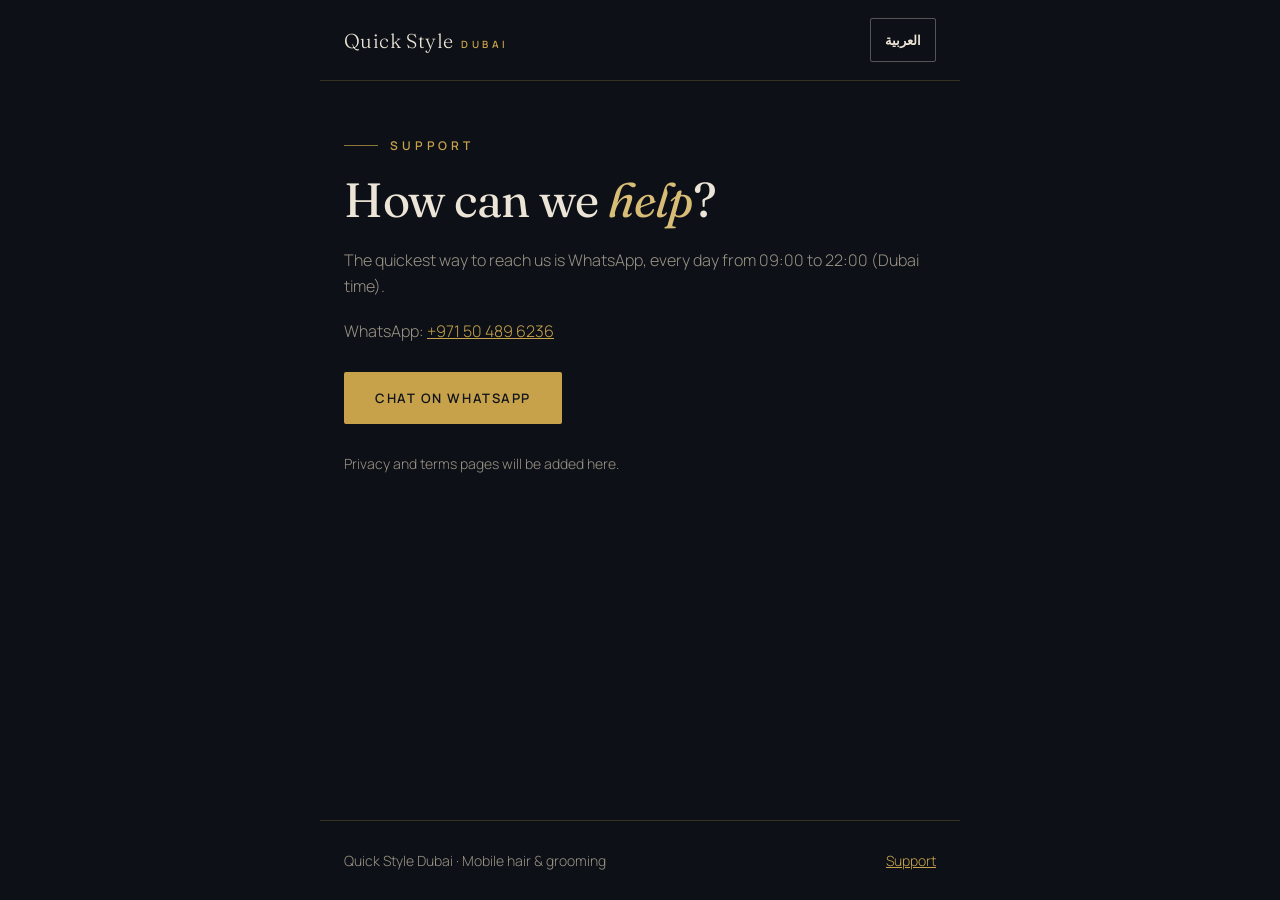
==== support/index.html @ 63881eda "Payment return page, support placeholder, brand styling" ====
<!doctype html>
<html lang="en" dir="ltr">
<head>
<meta charset="utf-8">
<meta name="viewport" content="width=device-width,initial-scale=1">
<meta name="robots" content="noindex">
<title>Support · Quick Style Dubai</title>
<link rel="icon" href="../assets/favicon.svg" type="image/svg+xml">
<link rel="preconnect" href="https://fonts.googleapis.com">
<link rel="preconnect" href="https://fonts.gstatic.com" crossorigin>
<link rel="stylesheet" href="https://fonts.googleapis.com/css2?family=Amiri:wght@400;700&family=Fraunces:wght@300;400&family=IBM+Plex+Sans+Arabic:wght@300;500&family=Manrope:wght@300;500;600&display=swap">
<link rel="stylesheet" href="../assets/style.css">
</head>
<body lang="en">
<span hidden id="titles" data-en="Support · Quick Style Dubai" data-ar="الدعم · كويك ستايل دبي"></span>
<header><a class="brand" href="../"><span class="en">Quick Style<small>Dubai</small></span><span class="ar">كويك ستايل<small>دبي</small></span></a><button id="lang" class="lang" type="button"><span class="en">العربية</span><span class="ar">English</span></button></header>
<main>
<p class="eyebrow"><span class="en">Support</span><span class="ar">الدعم</span></p>
<h1><span class="en">How can we <em>help</em>?</span><span class="ar">كيف يمكننا <em>مساعدتكم</em>؟</span></h1>
<p><span class="en">The quickest way to reach us is WhatsApp, every day from 09:00 to 22:00 (Dubai time).</span><span class="ar">أسرع طريقة للتواصل معنا هي واتساب، يوميًا من <span class="num">09:00</span> إلى <span class="num">22:00</span> بتوقيت دبي.</span></p>
<p><span class="en">WhatsApp:</span><span class="ar">واتساب:</span> <a class="num" href="https://wa.me/971504896236">+971 50 489 6236</a></p>
<div class="actions"><a class="btn btn-gold" href="https://wa.me/971504896236"><span class="en">Chat on WhatsApp</span><span class="ar">تواصل عبر واتساب</span></a></div>
<p class="note"><span class="en">Privacy and terms pages will be added here.</span><span class="ar">ستُضاف هنا صفحات الخصوصية والشروط.</span></p>
</main>
<footer><span class="en">Quick Style Dubai · Mobile hair &amp; grooming</span><span class="ar">كويك ستايل دبي · العناية بالشعر والحلاقة المتنقلة</span><a href="../support/"><span class="en">Support</span><span class="ar">الدعم</span></a></footer>
<script src="../assets/lang.js"></script>
</body>
</html>
---- assets/style.css ----
:root{--bg:#0d1117;--ink:#ece4d6;--muted:#9b9385;--gold:#c7a24b;--gold-soft:#d8bd76;--on-gold:#10141b;--line:#c7a24b38;--ghost:#ece4d652}
*{box-sizing:border-box}
html{background:var(--bg)}
body{margin:0;min-height:100vh;display:flex;flex-direction:column;background:var(--bg);color:var(--ink);font:300 16px/1.65 Manrope,system-ui,sans-serif}
body[lang=ar]{font-family:"IBM Plex Sans Arabic",Manrope,system-ui,sans-serif;line-height:1.85}
header,main,footer{width:100%;max-width:640px;margin:0 auto;padding-inline:24px}
header{display:flex;justify-content:space-between;align-items:center;padding-block:18px;border-bottom:1px solid var(--line)}
.brand{font:300 20px Fraunces,Georgia,serif;letter-spacing:.02em;color:var(--ink);text-decoration:none}
.brand small{font:600 10px Manrope,sans-serif;letter-spacing:.34em;text-transform:uppercase;color:var(--gold);margin-inline-start:8px}
body[lang=ar] .brand{font-family:Amiri,Georgia,serif;letter-spacing:normal}
body[lang=ar] .brand small{font-family:inherit;letter-spacing:normal;text-transform:none;font-size:12px}
main{flex:1;padding-block:56px}
.eyebrow{font:600 12px Manrope,sans-serif;letter-spacing:.32em;text-transform:uppercase;color:var(--gold);display:flex;align-items:center;gap:12px;margin:0 0 20px}
.eyebrow::before{content:"";width:34px;height:1px;background:var(--gold);opacity:.7}
body[lang=ar] .eyebrow{font-family:inherit;font-size:14px;letter-spacing:normal;text-transform:none}
h1{font:400 clamp(34px,9vw,48px)/1.1 Fraunces,Georgia,serif;letter-spacing:-.01em;margin:0 0 20px}
body[lang=ar] h1{font-family:Amiri,Georgia,serif;letter-spacing:normal;line-height:1.3}
h1 em{color:var(--gold-soft)}
p{color:var(--muted);margin:0 0 18px}
a{color:var(--gold)}
.btn{display:inline-flex;align-items:center;justify-content:center;min-height:52px;min-width:44px;padding:16px 30px;border-radius:2px;font:600 13px Manrope,sans-serif;letter-spacing:.12em;text-transform:uppercase;text-decoration:none;cursor:pointer;border:1px solid transparent;transition:transform .3s cubic-bezier(.22,.61,.36,1),background .3s}
body[lang=ar] .btn{font-family:inherit;letter-spacing:normal;text-transform:none;font-size:16px}
.btn-gold{background:var(--gold);color:var(--on-gold)}
.btn-gold:hover{background:var(--gold-soft);transform:translateY(-3px)}
.btn-ghost{background:transparent;color:var(--ink);border-color:var(--ghost)}
.btn-ghost:hover{border-color:var(--gold);color:var(--gold);transform:translateY(-3px)}
.actions{display:flex;flex-wrap:wrap;gap:14px;margin:28px 0}
.note{font-size:14px}
footer{padding-block:28px;border-top:1px solid var(--line);font-size:14px;color:var(--muted);display:flex;justify-content:space-between;gap:16px;flex-wrap:wrap}
.lang{background:none;border:1px solid var(--ghost);color:var(--ink);min-height:44px;min-width:44px;padding:0 14px;border-radius:2px;font:600 13px Manrope,sans-serif;cursor:pointer}
body[lang=ar] .lang{font-family:inherit}
.lang:hover{border-color:var(--gold);color:var(--gold)}
body[lang=ar] .en,body[lang=en] .ar,[hidden]{display:none!important}
.num{direction:ltr;unicode-bidi:isolate;display:inline-block}
:focus-visible{outline:2px solid var(--gold-soft);outline-offset:3px}
@media (prefers-reduced-motion:reduce){*{transition:none!important}}
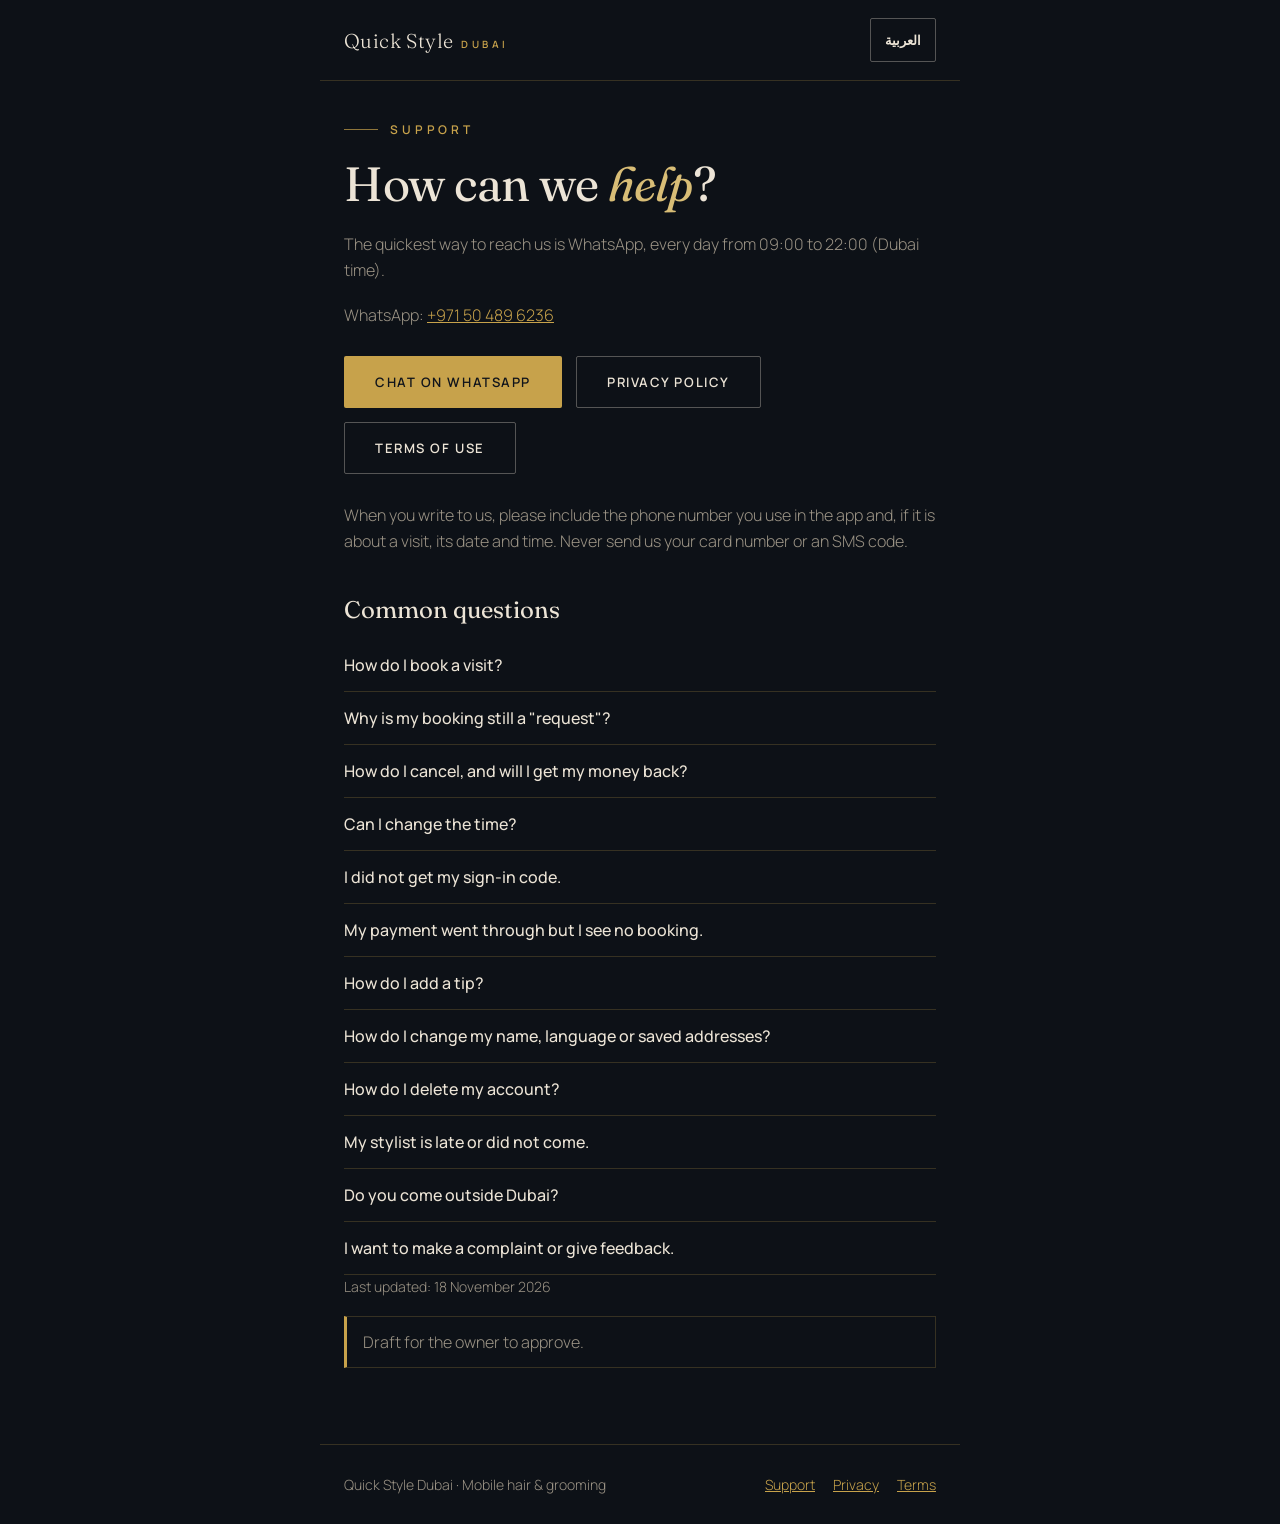
==== commit 4d5f68b5: "Privacy policy, terms and expanded support page, English and Arabic (draft) Co-Authored-By: Claude S" ====
--- a/support/index.html
+++ b/support/index.html
@@ -14,15 +14,12 @@
 <body lang="en">
 <span hidden id="titles" data-en="Support · Quick Style Dubai" data-ar="الدعم · كويك ستايل دبي"></span>
 <header><a class="brand" href="../"><span class="en">Quick Style<small>Dubai</small></span><span class="ar">كويك ستايل<small>دبي</small></span></a><button id="lang" class="lang" type="button"><span class="en">العربية</span><span class="ar">English</span></button></header>
-<main>
+<main class="doc">
 <p class="eyebrow"><span class="en">Support</span><span class="ar">الدعم</span></p>
 <h1><span class="en">How can we <em>help</em>?</span><span class="ar">كيف يمكننا <em>مساعدتكم</em>؟</span></h1>
-<p><span class="en">The quickest way to reach us is WhatsApp, every day from 09:00 to 22:00 (Dubai time).</span><span class="ar">أسرع طريقة للتواصل معنا هي واتساب، يوميًا من <span class="num">09:00</span> إلى <span class="num">22:00</span> بتوقيت دبي.</span></p>
-<p><span class="en">WhatsApp:</span><span class="ar">واتساب:</span> <a class="num" href="https://wa.me/971504896236">+971 50 489 6236</a></p>
-<div class="actions"><a class="btn btn-gold" href="https://wa.me/971504896236"><span class="en">Chat on WhatsApp</span><span class="ar">تواصل عبر واتساب</span></a></div>
-<p class="note"><span class="en">Privacy and terms pages will be added here.</span><span class="ar">ستُضاف هنا صفحات الخصوصية والشروط.</span></p>
+<p><span class="en">The quickest way to reach us is WhatsApp, every day from 09:00 to 22:00 (Dubai time).</span><span class="ar">أسرع طريقة للتواصل معنا هي واتساب، يوميًا من <span class="num">09:00</span> إلى <span class="num">22:00</span> بتوقيت دبي.</span></p><p><span class="en">WhatsApp: <a class="num" href="https://wa.me/971504896236">+971 50 489 6236</a></span><span class="ar">واتساب: <a class="num" href="https://wa.me/971504896236">+971 50 489 6236</a></span></p><div class="actions"><a class="btn btn-gold" href="https://wa.me/971504896236"><span class="en">Chat on WhatsApp</span><span class="ar">تواصل عبر واتساب</span></a><a class="btn btn-ghost" href="../privacy/"><span class="en">Privacy policy</span><span class="ar">سياسة الخصوصية</span></a><a class="btn btn-ghost" href="../terms/"><span class="en">Terms of use</span><span class="ar">شروط الاستخدام</span></a></div><p><span class="en">When you write to us, please include the phone number you use in the app and, if it is about a visit, its date and time. Never send us your card number or an SMS code.</span><span class="ar">عند مراسلتنا، اذكروا رقم الهاتف الذي تستخدمونه في التطبيق، وإن كان الأمر يخص زيارة فاذكروا تاريخها ووقتها. لا ترسلوا لنا أبدًا رقم بطاقتكم أو رمزًا وصلكم برسالة نصية.</span></p><h2><span class="en">Common questions</span><span class="ar">أسئلة شائعة</span></h2><details><summary><span class="en">How do I book a visit?</span><span class="ar">كيف أحجز زيارة؟</span></summary><p><span class="en">Open the app, choose your services and who they are for, pick a stylist or "any available", choose a time, set your address on the map, and choose to pay online or at the visit. This sends us a request; we confirm it and tell you with a notification.</span><span class="ar">افتحوا التطبيق، واختاروا الخدمات ولمن هي، ثم مصففًا أو "أي متاح"، ثم الوقت، وحدّدوا عنوانكم على الخريطة، واختاروا الدفع عبر الإنترنت أو عند الزيارة. بذلك يصلنا طلب، ونؤكده ونخبركم بإشعار.</span></p></details><details><summary><span class="en">Why is my booking still a "request"?</span><span class="ar">لماذا ما زال حجزي "طلبًا"؟</span></summary><p><span class="en">Every booking is confirmed by us, and we assign the stylist. If we do not answer within 60 minutes, the request expires and any online payment is refunded in full. You can then pick another time or message us on WhatsApp.</span><span class="ar">نؤكد كل حجز بأنفسنا ونُسند المصفف. إذا لم نرد خلال <span class="num">60</span> دقيقة ينتهي الطلب ويُسترد أي مبلغ مدفوع عبر الإنترنت كاملًا. بعدها يمكنكم اختيار وقت آخر أو مراسلتنا عبر واتساب.</span></p></details><details><summary><span class="en">How do I cancel, and will I get my money back?</span><span class="ar">كيف ألغي، وهل أستعيد مالي؟</span></summary><p><span class="en">Open the booking in the app and tap cancel. Up to 24 hours before the visit it is free, with a full refund. Closer than that, we decide the refund for each case. The full rules are in the <a href="../terms/">terms</a>.</span><span class="ar">افتحوا الحجز في التطبيق واضغطوا إلغاء. قبل الزيارة بـ <span class="num">24</span> ساعة أو أكثر يكون الإلغاء مجانيًا مع استرداد كامل. وإذا كان الوقت أقرب من ذلك فإننا نقرّر الاسترداد في كل حالة. القواعد الكاملة في <a href="../terms/">الشروط</a>.</span></p></details><details><summary><span class="en">Can I change the time?</span><span class="ar">هل يمكنني تغيير الموعد؟</span></summary><p><span class="en">Yes, up to 24 hours before the visit: ask for a new time in the app. Your original time stands until we accept, and what you paid carries over.</span><span class="ar">نعم، حتى <span class="num">24</span> ساعة قبل الزيارة: اطلبوا وقتًا جديدًا من التطبيق. يبقى موعدكم الأصلي قائمًا حتى نقبل الطلب، وما دفعتموه ينتقل معه.</span></p></details><details><summary><span class="en">I did not get my sign-in code.</span><span class="ar">لم يصلني رمز الدخول.</span></summary><p><span class="en">Check the number is correct, wait a minute, then ask for a new code. Make sure your phone has signal and that SMS from unknown senders is not blocked. If it still does not come, message us on WhatsApp.</span><span class="ar">تأكدوا من صحة الرقم، وانتظروا دقيقة ثم اطلبوا رمزًا جديدًا. تأكدوا من وجود إشارة في هاتفكم وأن الرسائل من مرسلين غير معروفين ليست محظورة. وإن لم يصل فراسلونا عبر واتساب.</span></p></details><details><summary><span class="en">My payment went through but I see no booking.</span><span class="ar">تم الدفع لكن لا أرى حجزًا.</span></summary><p><span class="en">Wait a minute and reopen the app: we confirm the payment with our payment provider, not from the page you were sent back from. If nothing appears, message us on WhatsApp. If a payment arrives for a time that is no longer available, it is refunded in full.</span><span class="ar">انتظروا دقيقة وأعيدوا فتح التطبيق: فنحن نتحقق من الدفع لدى مزود الدفع وليس من الصفحة التي عدتم منها. وإن لم يظهر شيء فراسلونا عبر واتساب. وإذا وصل دفع لوقت لم يعد متاحًا فإنه يُسترد كاملًا.</span></p></details><details><summary><span class="en">How do I add a tip?</span><span class="ar">كيف أضيف إكرامية؟</span></summary><p><span class="en">You can add one when you pay online, or on the rating screen after the visit. Tips are optional. A cash tip goes directly to the stylist.</span><span class="ar">يمكنكم إضافتها عند الدفع عبر الإنترنت أو في شاشة التقييم بعد الزيارة. الإكرامية اختيارية. والإكرامية النقدية تُعطى للمصفف مباشرة.</span></p></details><details><summary><span class="en">How do I change my name, language or saved addresses?</span><span class="ar">كيف أغيّر اسمي أو لغتي أو عناويني المحفوظة؟</span></summary><p><span class="en">Open Account in the app. You can switch between English and Arabic at any time.</span><span class="ar">افتحوا صفحة الحساب في التطبيق. يمكنكم التبديل بين العربية والإنجليزية في أي وقت.</span></p></details><details><summary><span class="en">How do I delete my account?</span><span class="ar">كيف أحذف حسابي؟</span></summary><p><span class="en">In the app: Account, then Delete account. If you have an upcoming visit that you already paid for, cancel it first. See the <a href="../privacy/">privacy policy</a> for what is removed and what we keep. Stylists and managers should ask the owner.</span><span class="ar">في التطبيق: الحساب ثم حذف الحساب. إذا كانت لديكم زيارة قادمة مدفوعة فألغوها أولًا. راجعوا <a href="../privacy/">سياسة الخصوصية</a> لمعرفة ما يُزال وما نحتفظ به. على المصففين والمديرين مراجعة المالك.</span></p></details><details><summary><span class="en">My stylist is late or did not come.</span><span class="ar">تأخر المصفف أو لم يحضر.</span></summary><p><span class="en">Message us on WhatsApp straight away with your booking time. We will check with the stylist and sort it out.</span><span class="ar">راسلونا عبر واتساب فورًا مع ذكر وقت حجزكم. سنتواصل مع المصفف ونعالج الأمر.</span></p></details><details><summary><span class="en">Do you come outside Dubai?</span><span class="ar">هل تزورون خارج دبي؟</span></summary><p><span class="en">No. We only visit addresses in Dubai. If your pin is outside Dubai the app will say so and offer a WhatsApp link.</span><span class="ar">لا. نزور العناوين داخل دبي فقط. إذا كان الدبوس خارج دبي سيخبركم التطبيق ويعرض رابط واتساب.</span></p></details><details><summary><span class="en">I want to make a complaint or give feedback.</span><span class="ar">أريد تقديم شكوى أو ملاحظة.</span></summary><p><span class="en">Please tell us on WhatsApp. You can also rate the visit in the app.</span><span class="ar">يرجى إخبارنا عبر واتساب. ويمكنكم أيضًا تقييم الزيارة في التطبيق.</span></p></details><p class="updated"><span class="en">Last updated: 18 November 2026</span><span class="ar">آخر تحديث: <span class="num">18</span> نوفمبر <span class="num">2026</span></span></p><div class="draft"><p><span class="en">Draft for the owner to approve.</span><span class="ar">مسودة بانتظار موافقة المالك.</span></p></div>
 </main>
-<footer><span class="en">Quick Style Dubai · Mobile hair &amp; grooming</span><span class="ar">كويك ستايل دبي · العناية بالشعر والحلاقة المتنقلة</span><a href="../support/"><span class="en">Support</span><span class="ar">الدعم</span></a></footer>
+<footer><span class="en">Quick Style Dubai · Mobile hair &amp; grooming</span><span class="ar">كويك ستايل دبي · العناية بالشعر والحلاقة المتنقلة</span><span class="links"><a href="../support/"><span class="en">Support</span><span class="ar">الدعم</span></a><a href="../privacy/"><span class="en">Privacy</span><span class="ar">الخصوصية</span></a><a href="../terms/"><span class="en">Terms</span><span class="ar">الشروط</span></a></span></footer>
 <script src="../assets/lang.js"></script>
 </body>
 </html>
--- a/assets/style.css
+++ b/assets/style.css
@@ -34,3 +34,23 @@
 .num{direction:ltr;unicode-bidi:isolate;display:inline-block}
 :focus-visible{outline:2px solid var(--gold-soft);outline-offset:3px}
 @media (prefers-reduced-motion:reduce){*{transition:none!important}}
+/* Legal and support pages */
+main.doc{padding-block:40px 56px}
+.doc h2{font:400 24px/1.25 Fraunces,Georgia,serif;color:var(--ink);margin:40px 0 14px}
+body[lang=ar] .doc h2{font-family:Amiri,Georgia,serif;font-size:26px;line-height:1.5}
+.doc ul{margin:0 0 18px;padding-inline-start:22px;color:var(--muted)}
+.doc li{margin-bottom:10px}
+.doc strong{color:var(--ink);font-weight:500}
+.updated{font-size:14px}
+.draft{border:1px solid var(--line);border-inline-start:3px solid var(--gold);padding:12px 16px;margin:0 0 20px}
+.draft p{margin:0}
+mark.todo{background:#f2d675;color:#1a1500;padding:1px 6px;border-radius:2px;font-weight:500}
+.table-wrap{overflow-x:auto;margin:0 0 20px}
+table{width:100%;border-collapse:collapse;font-size:15px}
+th,td{text-align:start;vertical-align:top;padding:12px 14px;border-bottom:1px solid var(--line);color:var(--muted)}
+th{color:var(--ink);font-weight:500}
+td:first-child{color:var(--ink)}
+details{border-bottom:1px solid var(--line);padding:4px 0}
+summary{cursor:pointer;min-height:44px;display:flex;align-items:center;color:var(--ink);font-weight:500}
+details p{margin:0 0 14px}
+footer .links{display:flex;gap:18px;flex-wrap:wrap}
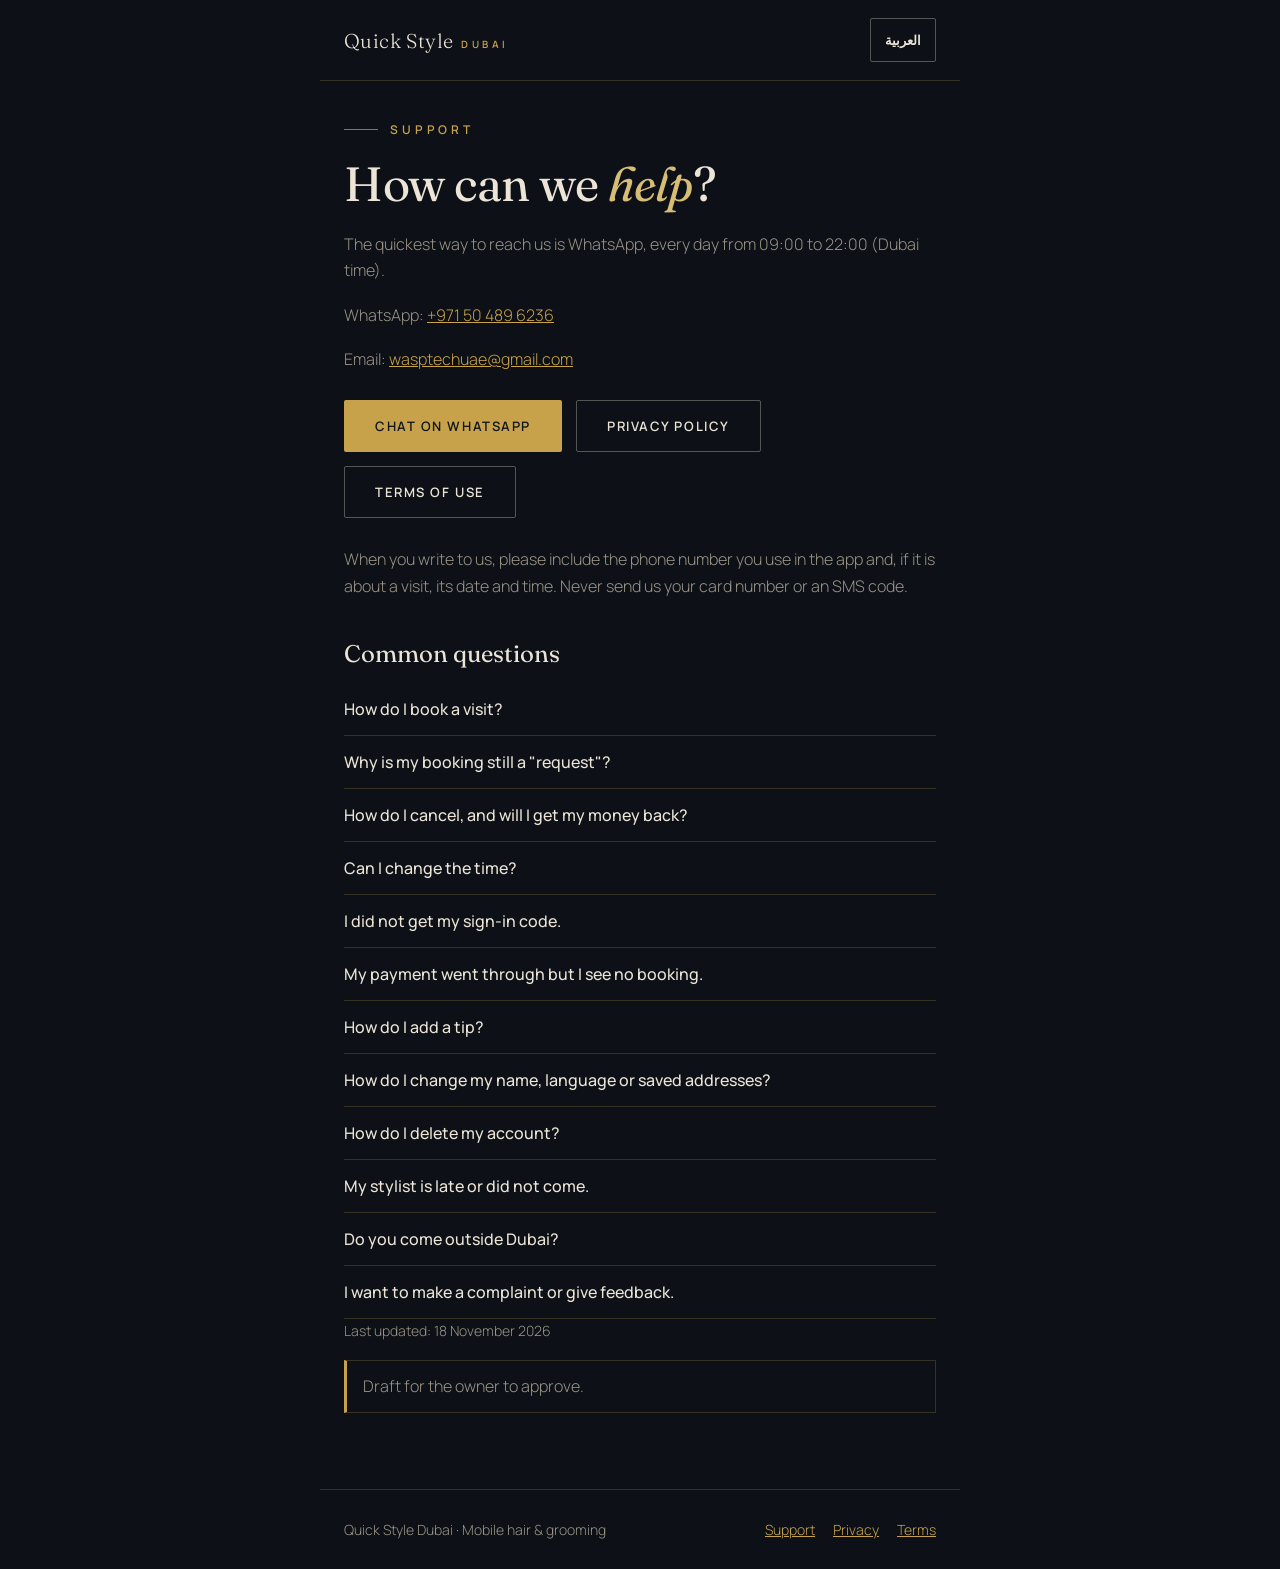
==== commit bbfe560d: "Delete-account page (EN, AR), support email, links from support and privacy" ====
--- a/support/index.html
+++ b/support/index.html
@@ -17,7 +17,7 @@
 <main class="doc">
 <p class="eyebrow"><span class="en">Support</span><span class="ar">الدعم</span></p>
 <h1><span class="en">How can we <em>help</em>?</span><span class="ar">كيف يمكننا <em>مساعدتكم</em>؟</span></h1>
-<p><span class="en">The quickest way to reach us is WhatsApp, every day from 09:00 to 22:00 (Dubai time).</span><span class="ar">أسرع طريقة للتواصل معنا هي واتساب، يوميًا من <span class="num">09:00</span> إلى <span class="num">22:00</span> بتوقيت دبي.</span></p><p><span class="en">WhatsApp: <a class="num" href="https://wa.me/971504896236">+971 50 489 6236</a></span><span class="ar">واتساب: <a class="num" href="https://wa.me/971504896236">+971 50 489 6236</a></span></p><div class="actions"><a class="btn btn-gold" href="https://wa.me/971504896236"><span class="en">Chat on WhatsApp</span><span class="ar">تواصل عبر واتساب</span></a><a class="btn btn-ghost" href="../privacy/"><span class="en">Privacy policy</span><span class="ar">سياسة الخصوصية</span></a><a class="btn btn-ghost" href="../terms/"><span class="en">Terms of use</span><span class="ar">شروط الاستخدام</span></a></div><p><span class="en">When you write to us, please include the phone number you use in the app and, if it is about a visit, its date and time. Never send us your card number or an SMS code.</span><span class="ar">عند مراسلتنا، اذكروا رقم الهاتف الذي تستخدمونه في التطبيق، وإن كان الأمر يخص زيارة فاذكروا تاريخها ووقتها. لا ترسلوا لنا أبدًا رقم بطاقتكم أو رمزًا وصلكم برسالة نصية.</span></p><h2><span class="en">Common questions</span><span class="ar">أسئلة شائعة</span></h2><details><summary><span class="en">How do I book a visit?</span><span class="ar">كيف أحجز زيارة؟</span></summary><p><span class="en">Open the app, choose your services and who they are for, pick a stylist or "any available", choose a time, set your address on the map, and choose to pay online or at the visit. This sends us a request; we confirm it and tell you with a notification.</span><span class="ar">افتحوا التطبيق، واختاروا الخدمات ولمن هي، ثم مصففًا أو "أي متاح"، ثم الوقت، وحدّدوا عنوانكم على الخريطة، واختاروا الدفع عبر الإنترنت أو عند الزيارة. بذلك يصلنا طلب، ونؤكده ونخبركم بإشعار.</span></p></details><details><summary><span class="en">Why is my booking still a "request"?</span><span class="ar">لماذا ما زال حجزي "طلبًا"؟</span></summary><p><span class="en">Every booking is confirmed by us, and we assign the stylist. If we do not answer within 60 minutes, the request expires and any online payment is refunded in full. You can then pick another time or message us on WhatsApp.</span><span class="ar">نؤكد كل حجز بأنفسنا ونُسند المصفف. إذا لم نرد خلال <span class="num">60</span> دقيقة ينتهي الطلب ويُسترد أي مبلغ مدفوع عبر الإنترنت كاملًا. بعدها يمكنكم اختيار وقت آخر أو مراسلتنا عبر واتساب.</span></p></details><details><summary><span class="en">How do I cancel, and will I get my money back?</span><span class="ar">كيف ألغي، وهل أستعيد مالي؟</span></summary><p><span class="en">Open the booking in the app and tap cancel. Up to 24 hours before the visit it is free, with a full refund. Closer than that, we decide the refund for each case. The full rules are in the <a href="../terms/">terms</a>.</span><span class="ar">افتحوا الحجز في التطبيق واضغطوا إلغاء. قبل الزيارة بـ <span class="num">24</span> ساعة أو أكثر يكون الإلغاء مجانيًا مع استرداد كامل. وإذا كان الوقت أقرب من ذلك فإننا نقرّر الاسترداد في كل حالة. القواعد الكاملة في <a href="../terms/">الشروط</a>.</span></p></details><details><summary><span class="en">Can I change the time?</span><span class="ar">هل يمكنني تغيير الموعد؟</span></summary><p><span class="en">Yes, up to 24 hours before the visit: ask for a new time in the app. Your original time stands until we accept, and what you paid carries over.</span><span class="ar">نعم، حتى <span class="num">24</span> ساعة قبل الزيارة: اطلبوا وقتًا جديدًا من التطبيق. يبقى موعدكم الأصلي قائمًا حتى نقبل الطلب، وما دفعتموه ينتقل معه.</span></p></details><details><summary><span class="en">I did not get my sign-in code.</span><span class="ar">لم يصلني رمز الدخول.</span></summary><p><span class="en">Check the number is correct, wait a minute, then ask for a new code. Make sure your phone has signal and that SMS from unknown senders is not blocked. If it still does not come, message us on WhatsApp.</span><span class="ar">تأكدوا من صحة الرقم، وانتظروا دقيقة ثم اطلبوا رمزًا جديدًا. تأكدوا من وجود إشارة في هاتفكم وأن الرسائل من مرسلين غير معروفين ليست محظورة. وإن لم يصل فراسلونا عبر واتساب.</span></p></details><details><summary><span class="en">My payment went through but I see no booking.</span><span class="ar">تم الدفع لكن لا أرى حجزًا.</span></summary><p><span class="en">Wait a minute and reopen the app: we confirm the payment with our payment provider, not from the page you were sent back from. If nothing appears, message us on WhatsApp. If a payment arrives for a time that is no longer available, it is refunded in full.</span><span class="ar">انتظروا دقيقة وأعيدوا فتح التطبيق: فنحن نتحقق من الدفع لدى مزود الدفع وليس من الصفحة التي عدتم منها. وإن لم يظهر شيء فراسلونا عبر واتساب. وإذا وصل دفع لوقت لم يعد متاحًا فإنه يُسترد كاملًا.</span></p></details><details><summary><span class="en">How do I add a tip?</span><span class="ar">كيف أضيف إكرامية؟</span></summary><p><span class="en">You can add one when you pay online, or on the rating screen after the visit. Tips are optional. A cash tip goes directly to the stylist.</span><span class="ar">يمكنكم إضافتها عند الدفع عبر الإنترنت أو في شاشة التقييم بعد الزيارة. الإكرامية اختيارية. والإكرامية النقدية تُعطى للمصفف مباشرة.</span></p></details><details><summary><span class="en">How do I change my name, language or saved addresses?</span><span class="ar">كيف أغيّر اسمي أو لغتي أو عناويني المحفوظة؟</span></summary><p><span class="en">Open Account in the app. You can switch between English and Arabic at any time.</span><span class="ar">افتحوا صفحة الحساب في التطبيق. يمكنكم التبديل بين العربية والإنجليزية في أي وقت.</span></p></details><details><summary><span class="en">How do I delete my account?</span><span class="ar">كيف أحذف حسابي؟</span></summary><p><span class="en">In the app: Account, then Delete account. If you have an upcoming visit that you already paid for, cancel it first. See the <a href="../privacy/">privacy policy</a> for what is removed and what we keep. Stylists and managers should ask the owner.</span><span class="ar">في التطبيق: الحساب ثم حذف الحساب. إذا كانت لديكم زيارة قادمة مدفوعة فألغوها أولًا. راجعوا <a href="../privacy/">سياسة الخصوصية</a> لمعرفة ما يُزال وما نحتفظ به. على المصففين والمديرين مراجعة المالك.</span></p></details><details><summary><span class="en">My stylist is late or did not come.</span><span class="ar">تأخر المصفف أو لم يحضر.</span></summary><p><span class="en">Message us on WhatsApp straight away with your booking time. We will check with the stylist and sort it out.</span><span class="ar">راسلونا عبر واتساب فورًا مع ذكر وقت حجزكم. سنتواصل مع المصفف ونعالج الأمر.</span></p></details><details><summary><span class="en">Do you come outside Dubai?</span><span class="ar">هل تزورون خارج دبي؟</span></summary><p><span class="en">No. We only visit addresses in Dubai. If your pin is outside Dubai the app will say so and offer a WhatsApp link.</span><span class="ar">لا. نزور العناوين داخل دبي فقط. إذا كان الدبوس خارج دبي سيخبركم التطبيق ويعرض رابط واتساب.</span></p></details><details><summary><span class="en">I want to make a complaint or give feedback.</span><span class="ar">أريد تقديم شكوى أو ملاحظة.</span></summary><p><span class="en">Please tell us on WhatsApp. You can also rate the visit in the app.</span><span class="ar">يرجى إخبارنا عبر واتساب. ويمكنكم أيضًا تقييم الزيارة في التطبيق.</span></p></details><p class="updated"><span class="en">Last updated: 18 November 2026</span><span class="ar">آخر تحديث: <span class="num">18</span> نوفمبر <span class="num">2026</span></span></p><div class="draft"><p><span class="en">Draft for the owner to approve.</span><span class="ar">مسودة بانتظار موافقة المالك.</span></p></div>
+<p><span class="en">The quickest way to reach us is WhatsApp, every day from 09:00 to 22:00 (Dubai time).</span><span class="ar">أسرع طريقة للتواصل معنا هي واتساب، يوميًا من <span class="num">09:00</span> إلى <span class="num">22:00</span> بتوقيت دبي.</span></p><p><span class="en">WhatsApp: <a class="num" href="https://wa.me/971504896236">+971 50 489 6236</a></span><span class="ar">واتساب: <a class="num" href="https://wa.me/971504896236">+971 50 489 6236</a></span></p><p><span class="en">Email: <a href="mailto:wasptechuae@gmail.com">wasptechuae@gmail.com</a></span><span class="ar">البريد الإلكتروني: <a class="num" href="mailto:wasptechuae@gmail.com">wasptechuae@gmail.com</a></span></p><div class="actions"><a class="btn btn-gold" href="https://wa.me/971504896236"><span class="en">Chat on WhatsApp</span><span class="ar">تواصل عبر واتساب</span></a><a class="btn btn-ghost" href="../privacy/"><span class="en">Privacy policy</span><span class="ar">سياسة الخصوصية</span></a><a class="btn btn-ghost" href="../terms/"><span class="en">Terms of use</span><span class="ar">شروط الاستخدام</span></a></div><p><span class="en">When you write to us, please include the phone number you use in the app and, if it is about a visit, its date and time. Never send us your card number or an SMS code.</span><span class="ar">عند مراسلتنا، اذكروا رقم الهاتف الذي تستخدمونه في التطبيق، وإن كان الأمر يخص زيارة فاذكروا تاريخها ووقتها. لا ترسلوا لنا أبدًا رقم بطاقتكم أو رمزًا وصلكم برسالة نصية.</span></p><h2><span class="en">Common questions</span><span class="ar">أسئلة شائعة</span></h2><details><summary><span class="en">How do I book a visit?</span><span class="ar">كيف أحجز زيارة؟</span></summary><p><span class="en">Open the app, choose your services and who they are for, pick a stylist or "any available", choose a time, set your address on the map, and choose to pay online or at the visit. This sends us a request; we confirm it and tell you with a notification.</span><span class="ar">افتحوا التطبيق، واختاروا الخدمات ولمن هي، ثم مصففًا أو "أي متاح"، ثم الوقت، وحدّدوا عنوانكم على الخريطة، واختاروا الدفع عبر الإنترنت أو عند الزيارة. بذلك يصلنا طلب، ونؤكده ونخبركم بإشعار.</span></p></details><details><summary><span class="en">Why is my booking still a "request"?</span><span class="ar">لماذا ما زال حجزي "طلبًا"؟</span></summary><p><span class="en">Every booking is confirmed by us, and we assign the stylist. If we do not answer within 60 minutes, the request expires and any online payment is refunded in full. You can then pick another time or message us on WhatsApp.</span><span class="ar">نؤكد كل حجز بأنفسنا ونُسند المصفف. إذا لم نرد خلال <span class="num">60</span> دقيقة ينتهي الطلب ويُسترد أي مبلغ مدفوع عبر الإنترنت كاملًا. بعدها يمكنكم اختيار وقت آخر أو مراسلتنا عبر واتساب.</span></p></details><details><summary><span class="en">How do I cancel, and will I get my money back?</span><span class="ar">كيف ألغي، وهل أستعيد مالي؟</span></summary><p><span class="en">Open the booking in the app and tap cancel. Up to 24 hours before the visit it is free, with a full refund. Closer than that, we decide the refund for each case. The full rules are in the <a href="../terms/">terms</a>.</span><span class="ar">افتحوا الحجز في التطبيق واضغطوا إلغاء. قبل الزيارة بـ <span class="num">24</span> ساعة أو أكثر يكون الإلغاء مجانيًا مع استرداد كامل. وإذا كان الوقت أقرب من ذلك فإننا نقرّر الاسترداد في كل حالة. القواعد الكاملة في <a href="../terms/">الشروط</a>.</span></p></details><details><summary><span class="en">Can I change the time?</span><span class="ar">هل يمكنني تغيير الموعد؟</span></summary><p><span class="en">Yes, up to 24 hours before the visit: ask for a new time in the app. Your original time stands until we accept, and what you paid carries over.</span><span class="ar">نعم، حتى <span class="num">24</span> ساعة قبل الزيارة: اطلبوا وقتًا جديدًا من التطبيق. يبقى موعدكم الأصلي قائمًا حتى نقبل الطلب، وما دفعتموه ينتقل معه.</span></p></details><details><summary><span class="en">I did not get my sign-in code.</span><span class="ar">لم يصلني رمز الدخول.</span></summary><p><span class="en">Check the number is correct, wait a minute, then ask for a new code. Make sure your phone has signal and that SMS from unknown senders is not blocked. If it still does not come, message us on WhatsApp.</span><span class="ar">تأكدوا من صحة الرقم، وانتظروا دقيقة ثم اطلبوا رمزًا جديدًا. تأكدوا من وجود إشارة في هاتفكم وأن الرسائل من مرسلين غير معروفين ليست محظورة. وإن لم يصل فراسلونا عبر واتساب.</span></p></details><details><summary><span class="en">My payment went through but I see no booking.</span><span class="ar">تم الدفع لكن لا أرى حجزًا.</span></summary><p><span class="en">Wait a minute and reopen the app: we confirm the payment with our payment provider, not from the page you were sent back from. If nothing appears, message us on WhatsApp. If a payment arrives for a time that is no longer available, it is refunded in full.</span><span class="ar">انتظروا دقيقة وأعيدوا فتح التطبيق: فنحن نتحقق من الدفع لدى مزود الدفع وليس من الصفحة التي عدتم منها. وإن لم يظهر شيء فراسلونا عبر واتساب. وإذا وصل دفع لوقت لم يعد متاحًا فإنه يُسترد كاملًا.</span></p></details><details><summary><span class="en">How do I add a tip?</span><span class="ar">كيف أضيف إكرامية؟</span></summary><p><span class="en">You can add one when you pay online, or on the rating screen after the visit. Tips are optional. A cash tip goes directly to the stylist.</span><span class="ar">يمكنكم إضافتها عند الدفع عبر الإنترنت أو في شاشة التقييم بعد الزيارة. الإكرامية اختيارية. والإكرامية النقدية تُعطى للمصفف مباشرة.</span></p></details><details><summary><span class="en">How do I change my name, language or saved addresses?</span><span class="ar">كيف أغيّر اسمي أو لغتي أو عناويني المحفوظة؟</span></summary><p><span class="en">Open Account in the app. You can switch between English and Arabic at any time.</span><span class="ar">افتحوا صفحة الحساب في التطبيق. يمكنكم التبديل بين العربية والإنجليزية في أي وقت.</span></p></details><details><summary><span class="en">How do I delete my account?</span><span class="ar">كيف أحذف حسابي؟</span></summary><p><span class="en">In the app: Account, then Delete account. If you have an upcoming visit that you already paid for, cancel it first. See <a href="../delete-account/">how to delete your account</a>, with or without the app, and the <a href="../privacy/">privacy policy</a> for what is removed and what we keep. Stylists and managers should ask the owner.</span><span class="ar">في التطبيق: الحساب ثم حذف الحساب. إذا كانت لديكم زيارة قادمة مدفوعة فألغوها أولًا. راجعوا <a href="../delete-account/">كيفية حذف الحساب</a> مع التطبيق أو بدونه، و<a href="../privacy/">سياسة الخصوصية</a> لمعرفة ما يُزال وما نحتفظ به. على المصففين والمديرين مراجعة المالك.</span></p></details><details><summary><span class="en">My stylist is late or did not come.</span><span class="ar">تأخر المصفف أو لم يحضر.</span></summary><p><span class="en">Message us on WhatsApp straight away with your booking time. We will check with the stylist and sort it out.</span><span class="ar">راسلونا عبر واتساب فورًا مع ذكر وقت حجزكم. سنتواصل مع المصفف ونعالج الأمر.</span></p></details><details><summary><span class="en">Do you come outside Dubai?</span><span class="ar">هل تزورون خارج دبي؟</span></summary><p><span class="en">No. We only visit addresses in Dubai. If your pin is outside Dubai the app will say so and offer a WhatsApp link.</span><span class="ar">لا. نزور العناوين داخل دبي فقط. إذا كان الدبوس خارج دبي سيخبركم التطبيق ويعرض رابط واتساب.</span></p></details><details><summary><span class="en">I want to make a complaint or give feedback.</span><span class="ar">أريد تقديم شكوى أو ملاحظة.</span></summary><p><span class="en">Please tell us on WhatsApp. You can also rate the visit in the app.</span><span class="ar">يرجى إخبارنا عبر واتساب. ويمكنكم أيضًا تقييم الزيارة في التطبيق.</span></p></details><p class="updated"><span class="en">Last updated: 18 November 2026</span><span class="ar">آخر تحديث: <span class="num">18</span> نوفمبر <span class="num">2026</span></span></p><div class="draft"><p><span class="en">Draft for the owner to approve.</span><span class="ar">مسودة بانتظار موافقة المالك.</span></p></div>
 </main>
 <footer><span class="en">Quick Style Dubai · Mobile hair &amp; grooming</span><span class="ar">كويك ستايل دبي · العناية بالشعر والحلاقة المتنقلة</span><span class="links"><a href="../support/"><span class="en">Support</span><span class="ar">الدعم</span></a><a href="../privacy/"><span class="en">Privacy</span><span class="ar">الخصوصية</span></a><a href="../terms/"><span class="en">Terms</span><span class="ar">الشروط</span></a></span></footer>
 <script src="../assets/lang.js"></script>
